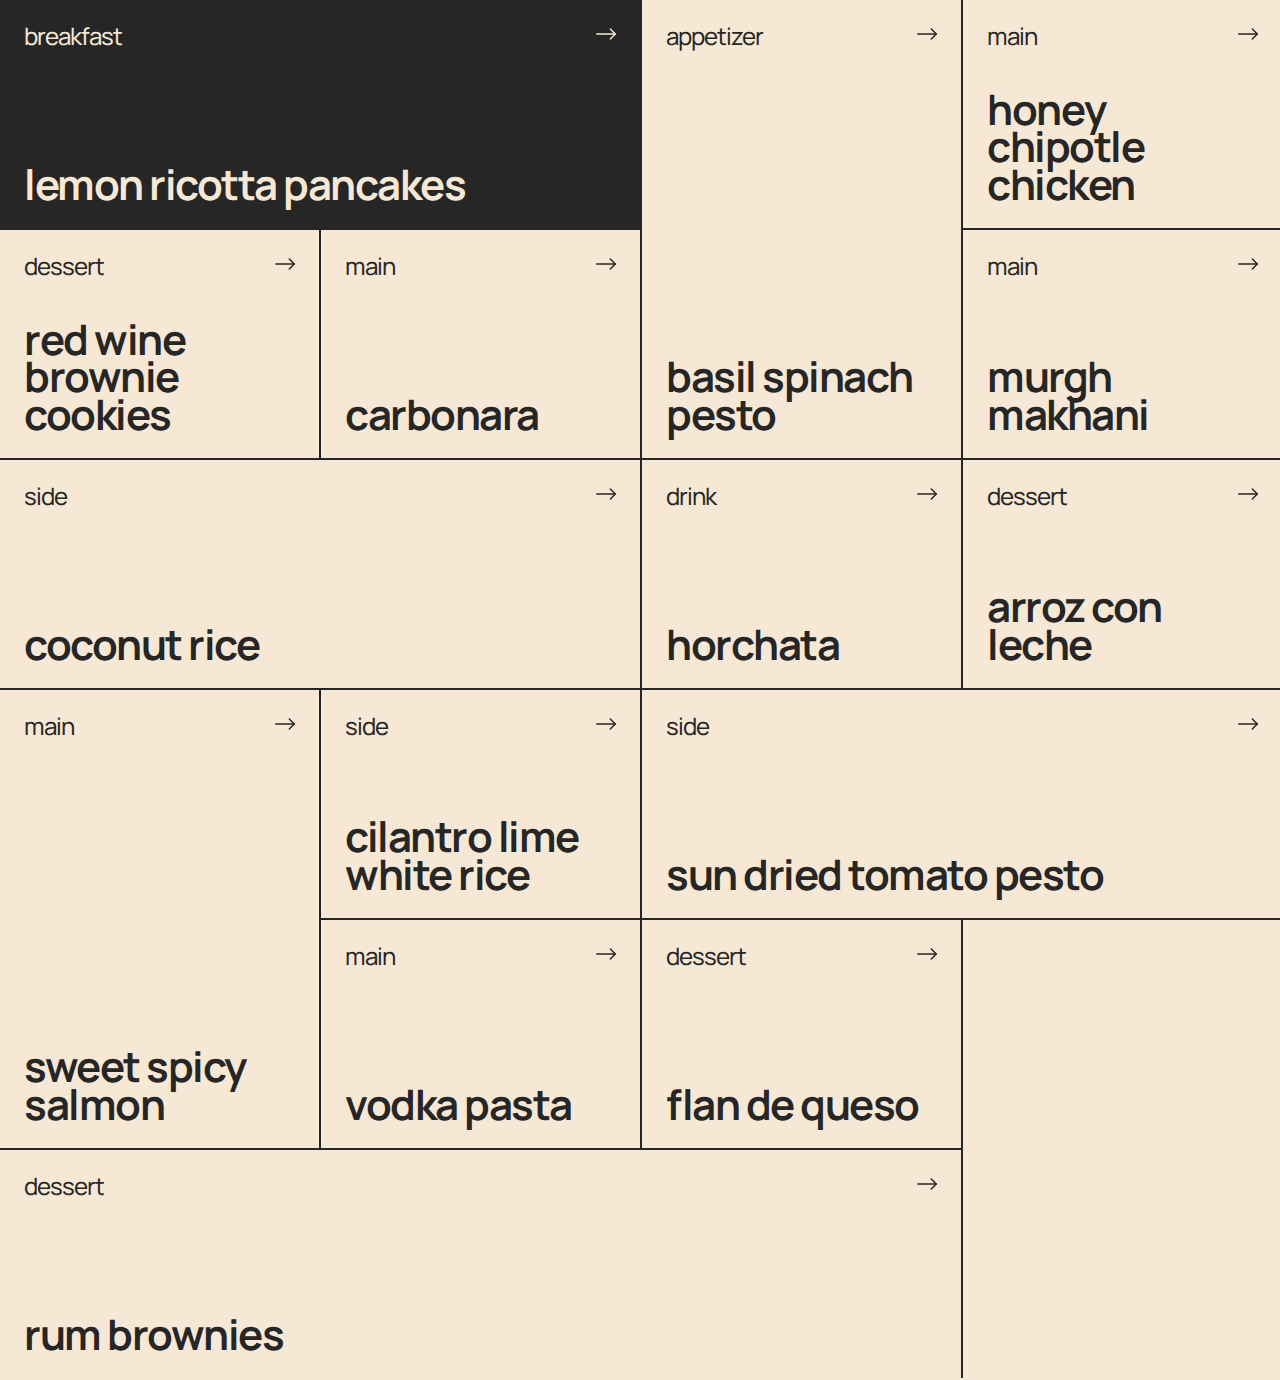
==== index.html @ ed819bf7 "updated card hover transitions and added pancakes, adobo chicken, and finished butter chicken" ====
<!DOCTYPE html>
<html lang="en">
    <head>
        <meta charset="utf-8">
        <meta http-equiv="X-UA-Compatible" content="IE=edge">
        <title>recetas</title>
        <meta name="description" content="a place for dario to collect, modify, and rewrite recipes they've found over the years">
        <meta name="viewport" content="width=device-width, initial-scale=1">
        <link rel="stylesheet" href="resources/css/styles.css">
    </head>
    <body>
        <ul class="cards">
            <li>
                <div class="card-top">
                    <span class="card-type">breakfast</span>
                    <svg width="14" height="14" viewBox="0 0 14 14" fill="none" xmlns="http://www.w3.org/2000/svg"><path d="M0.5 7H13.5" stroke-linecap="round" stroke-linejoin="round"/><path d="M10 10.5L13.5 7L10 3.5" stroke-linecap="round" stroke-linejoin="round"/>
                    </svg>
                </div>
                <h1 class="card-name">lemon ricotta pancakes</h1>
                <a href="breakfasts/ricotta-pancakes.html"></a>
            </li>
            <li>
                <div class="card-top">
                    <span class="card-type">appetizer</span>
                    <svg width="14" height="14" viewBox="0 0 14 14" fill="none" xmlns="http://www.w3.org/2000/svg"><path d="M0.5 7H13.5" stroke-linecap="round" stroke-linejoin="round"/><path d="M10 10.5L13.5 7L10 3.5" stroke-linecap="round" stroke-linejoin="round"/>
                    </svg>
                </div>
                <h1 class="card-name">basil spinach pesto</h1>
                <a href="#"></a>
            </li>
            <li>
                <div class="card-top">
                    <span class="card-type">main</span>
                    <svg width="14" height="14" viewBox="0 0 14 14" fill="none" xmlns="http://www.w3.org/2000/svg"><path d="M0.5 7H13.5" stroke-linecap="round" stroke-linejoin="round"/><path d="M10 10.5L13.5 7L10 3.5" stroke-linecap="round" stroke-linejoin="round"/>
                    </svg>
                </div>
                <h1 class="card-name">honey chipotle chicken</h1>
                <a href="mains/honey-chipotle-chicken.html"></a>
            </li>
            <li>
                <div class="card-top">
                    <span class="card-type">dessert</span>
                    <svg width="14" height="14" viewBox="0 0 14 14" fill="none" xmlns="http://www.w3.org/2000/svg"><path d="M0.5 7H13.5" stroke-linecap="round" stroke-linejoin="round"/><path d="M10 10.5L13.5 7L10 3.5" stroke-linecap="round" stroke-linejoin="round"/>
                    </svg>
                </div>
                <h1 class="card-name">red wine brownie cookies</h1>
                <a href="#"></a>
            </li>
            <li>
                <div class="card-top">
                    <span class="card-type">main</span>
                    <svg width="14" height="14" viewBox="0 0 14 14" fill="none" xmlns="http://www.w3.org/2000/svg"><path d="M0.5 7H13.5" stroke-linecap="round" stroke-linejoin="round"/><path d="M10 10.5L13.5 7L10 3.5" stroke-linecap="round" stroke-linejoin="round"/>
                    </svg>
                </div>
                <h1 class="card-name">carbonara</h1>
                <a href="#"></a>
            </li>
            <li>
                <div class="card-top">
                    <span class="card-type">side</span>
                    <svg width="14" height="14" viewBox="0 0 14 14" fill="none" xmlns="http://www.w3.org/2000/svg"><path d="M0.5 7H13.5" stroke-linecap="round" stroke-linejoin="round"/><path d="M10 10.5L13.5 7L10 3.5" stroke-linecap="round" stroke-linejoin="round"/>
                    </svg>
                </div>
                <h1 class="card-name">coconut rice</h1>
                <a href="#"></a>
            </li>
            <li>
                <div class="card-top">
                    <span class="card-type">main</span>
                    <svg width="14" height="14" viewBox="0 0 14 14" fill="none" xmlns="http://www.w3.org/2000/svg"><path d="M0.5 7H13.5" stroke-linecap="round" stroke-linejoin="round"/><path d="M10 10.5L13.5 7L10 3.5" stroke-linecap="round" stroke-linejoin="round"/>
                    </svg>
                </div>
                <h1 class="card-name">murgh makhani</h1>
                <a href="mains/murgh-makhani.html"></a>
            </li>
            <li>
                <div class="card-top">
                    <span class="card-type">drink</span>
                    <svg width="14" height="14" viewBox="0 0 14 14" fill="none" xmlns="http://www.w3.org/2000/svg"><path d="M0.5 7H13.5" stroke-linecap="round" stroke-linejoin="round"/><path d="M10 10.5L13.5 7L10 3.5" stroke-linecap="round" stroke-linejoin="round"/>
                    </svg>
                </div>
                <h1 class="card-name">horchata</h1>
                <a href="#"></a>
            </li>
            <li>
                <div class="card-top">
                    <span class="card-type">dessert</span>
                    <svg width="14" height="14" viewBox="0 0 14 14" fill="none" xmlns="http://www.w3.org/2000/svg"><path d="M0.5 7H13.5" stroke-linecap="round" stroke-linejoin="round"/><path d="M10 10.5L13.5 7L10 3.5" stroke-linecap="round" stroke-linejoin="round"/>
                    </svg>
                </div>
                <h1 class="card-name">arroz con leche</h1>
                <a href="#"></a>
            </li>
            <li>
                <div class="card-top">
                    <span class="card-type">main</span>
                    <svg width="14" height="14" viewBox="0 0 14 14" fill="none" xmlns="http://www.w3.org/2000/svg"><path d="M0.5 7H13.5" stroke-linecap="round" stroke-linejoin="round"/><path d="M10 10.5L13.5 7L10 3.5" stroke-linecap="round" stroke-linejoin="round"/>
                    </svg>
                </div>
                <h1 class="card-name">sweet spicy salmon</h1>
                <a href="#"></a>
            </li>
            <li>
                <div class="card-top">
                    <span class="card-type">side</span>
                    <svg width="14" height="14" viewBox="0 0 14 14" fill="none" xmlns="http://www.w3.org/2000/svg"><path d="M0.5 7H13.5" stroke-linecap="round" stroke-linejoin="round"/><path d="M10 10.5L13.5 7L10 3.5" stroke-linecap="round" stroke-linejoin="round"/>
                    </svg>
                </div>
                <h1 class="card-name">cilantro lime white rice</h1>
                <a href="#"></a>
            </li>
            <li>
                <div class="card-top">
                    <span class="card-type">side</span>
                    <svg width="14" height="14" viewBox="0 0 14 14" fill="none" xmlns="http://www.w3.org/2000/svg"><path d="M0.5 7H13.5" stroke-linecap="round" stroke-linejoin="round"/><path d="M10 10.5L13.5 7L10 3.5" stroke-linecap="round" stroke-linejoin="round"/>
                    </svg>
                </div>
                <h1 class="card-name">sun dried tomato pesto</h1>
                <a href="#"></a>
            </li>
            <li>
                <div class="card-top">
                    <span class="card-type">main</span>
                    <svg width="14" height="14" viewBox="0 0 14 14" fill="none" xmlns="http://www.w3.org/2000/svg"><path d="M0.5 7H13.5" stroke-linecap="round" stroke-linejoin="round"/><path d="M10 10.5L13.5 7L10 3.5" stroke-linecap="round" stroke-linejoin="round"/>
                    </svg>
                </div>
                <h1 class="card-name">vodka pasta</h1>
                <a href="#"></a>
            </li>
            <li>
                <div class="card-top">
                    <span class="card-type">dessert</span>
                    <svg width="14" height="14" viewBox="0 0 14 14" fill="none" xmlns="http://www.w3.org/2000/svg"><path d="M0.5 7H13.5" stroke-linecap="round" stroke-linejoin="round"/><path d="M10 10.5L13.5 7L10 3.5" stroke-linecap="round" stroke-linejoin="round"/>
                    </svg>
                </div>
                <h1 class="card-name">flan de queso</h1>
                <a href="#"></a>
            </li>
            <li>
                <div class="card-top">
                    <span class="card-type">dessert</span>
                    <svg width="14" height="14" viewBox="0 0 14 14" fill="none" xmlns="http://www.w3.org/2000/svg"><path d="M0.5 7H13.5" stroke-linecap="round" stroke-linejoin="round"/><path d="M10 10.5L13.5 7L10 3.5" stroke-linecap="round" stroke-linejoin="round"/>
                    </svg>
                </div>
                <h1 class="card-name">rum brownies</h1>
                <a href="#"></a>
            </li>
        </ul>
    </body>
</html>
---- resources/css/styles.css ----
@import "reset.css";

@font-face {
    font-family: "Manrope";
    src: url("../Manrope-VariableFont_wght.ttf") format("truetype-variations");
    font-weight: 200 800;
}

html {
    font-size: 10px;
}

body {
    overflow-x: hidden;
    background-color: var(--bg-color);
    font-family: "Manrope";
    font-weight: var(--weight-normal);
    line-height: 150%;
    font-size: 2rem;
    letter-spacing: -.05rem;
    color: var(--text-color);
}
    

.cards {
    display: grid;
    grid-template-columns: repeat(auto-fill, minmax(320px,1fr));
    grid-auto-rows: 230px;
    grid-auto-flow: dense;
    margin: calc(var(--border-width) * -1);
}

.cards li {
    outline: var(--border-width) solid var(--border-color);
    margin: var(--border-width) 0 0 var(--border-width);
    padding: 24px;
    display: flex;
    flex-direction: column;
    justify-content: space-between;
    position: relative;
    transition: color var(--transition-time) ease-in-out;
    transition: background-color var(--transition-time) ease-in-out;
}

.cards li:nth-child(1), .cards li:nth-child(10), .cards li:nth-child(11) {
    grid-column-end: span 2;
}

.cards li:nth-child(4) {
    grid-row-end: span 2;
}

.cards li:nth-child(5) {
    grid-column-end: span 3;
}

.cards li:nth-child(15) {
    grid-column-end: span 4;
}

.cards li:hover {
    background-color: var(--text-color);
    color: var(--bg-color);
    transition: color var(--transition-time) ease-in-out;
    transition: background-color var(--transition-time) ease-in-out;
}

.cards li:hover svg {
    stroke: var(--bg-color);
    transition: stroke var(--transition-time) ease-in-out;
}

.cards li a {
    position: absolute;
    height: 100%;
    width: 100%;
    top: 0;
    left: 0;
    z-index: 1;
}

.cards li svg {
    width: auto;
    height: 20px;
    stroke: var(--text-color);
    transition: stroke var(--transition-time) ease-in-out;
}

.card-top {
    display: flex;
    justify-content: space-between;
}

.card-type {
    line-height: 100%;
    letter-spacing: -.1rem;
    font-size: 2.4rem;
}

.card-name {
    font-weight: var(--weight-medium);
    font-size: 4.2rem;
    letter-spacing: -.15rem;
    line-height: 90%;
}

.detail-page {
    display: flex;
    justify-content: flex-end;
    min-height: calc(100vh - (56px * 2));
    padding: 56px;
}

.detail-page svg {
    stroke: var(--text-color);
    height: 28px;
    width: 28px;
    padding: 8px;
}

.detail-page h1 {
    font-weight: bold;
    font-size: 7.2rem;
    line-height: 90%;
    letter-spacing: -.25rem;
}

.detail-page h2 {
    font-weight: var(--weight-medium);
    font-size: 3.2rem;
    line-height: 100%;
    letter-spacing: -.15rem;
    margin-bottom: 24px;
}

.detail-page h3 {
    margin: 0 0 8px 0;
    font-weight: var(--weight-medium);
}

.metadata ul {
    display: flex;
    color: var(--text-color-secondary);
    font-weight: var(--weight-light);
}

.metadata li:first-of-type {
    margin-right: 16px;
}

.page-left {
    display: flex;
    flex-direction: column;
    justify-content: space-between;
    position: fixed;
    left: 56px;
    top: 56px;
    min-height: calc(100vh - (56px * 2));
    width: calc(50% - 56px - 40px);
}

a.back-to-home {
    display: inline-block;
    margin: -8px 0 0 -8px;
    height: 44px;
}

.page-right {
    width: 50%;
}

.page-right ul {
    list-style-type: "\2013";
    list-style-position: inside;
}

.page-right li {
    margin-bottom: 2px;
}

.page-right .secondary {
    color: var(--text-color-secondary);
    margin-left: 2px;
    font-weight: var(--weight-light);
}

.ingredients, .instructions, .notes {
    margin-bottom: 40px;
}

.page-right div:last-of-type {
    margin-bottom: 0;
}

.page-right p {
    margin-bottom: 12px;
}

.page-right div p:last-of-type {
    margin-bottom: 0;
}

.ingredients div, .instructions div, .notes div {
    margin-bottom: 24px;
}

.notes h2 {
    margin-bottom: 16px;
}

@media screen and (max-width: 1290px) {
    
    .cards li:nth-child(1), .cards li:nth-child(11) {
        grid-column-end: span 2;
    }

    .cards li:nth-child(10), .cards li:nth-child(11), .cards li:nth-child(4), .cards li:nth-child(5) {
        grid-column-end: span 1;
        grid-row-end: span 1;
    }
    
    .cards li:nth-child(2), .cards li:nth-child(10) {
        grid-row-end: span 2;
    }
    
    .cards li:nth-child(6), .cards li:nth-child(12) {
        grid-column-end: span 2;
    }
    
    .cards li:nth-child(15) {
        grid-column-end: span 3;
    }

}

@media screen and (max-width: 975px) {

    .cards li:nth-child(11), .cards li:nth-child(2), .cards li:nth-child(6), .cards li:nth-child(12), .cards li:nth-child(10) {
        grid-column-end: span 1;
        grid-row-end: span 1;
    }

    .cards li:nth-child(5), .cards li:nth-child(7) {
        grid-row-end: span 2;
    }

    .cards li:nth-child(15) {
        grid-column-end: span 2;
    }

}

@media screen and (max-width: 900px) {
    
    .detail-page, .page-left {
        display: block;
    }

    .page-left {
        position: relative;
        margin-bottom: 24px;
    }

    .page-left, .page-right {
        width: 100%;
        left: 0;
        top: 0;
        min-height: auto;
    }

    .metadata {
        margin-top: 40px;
    }

}

@media screen and (max-width: 650px) {
    .cards li:nth-child(1), .cards li:nth-child(5), .cards li:nth-child(7), .cards li:nth-child(15) {
        grid-column-end: span 1;
        grid-row-end: span 1;
    }
}

:root {
    --bg-color: #f7e8d5;
    --border-color: #262626;
    --text-color: var(--border-color);
    --text-color-secondary: #7c7469;
    --transition-time: .1s;
    --border-width: 2px;
    --weight-bold: 777;
    --weight-medium: 666;
    --weight-normal: 444;
    --weight-light: 375;
}
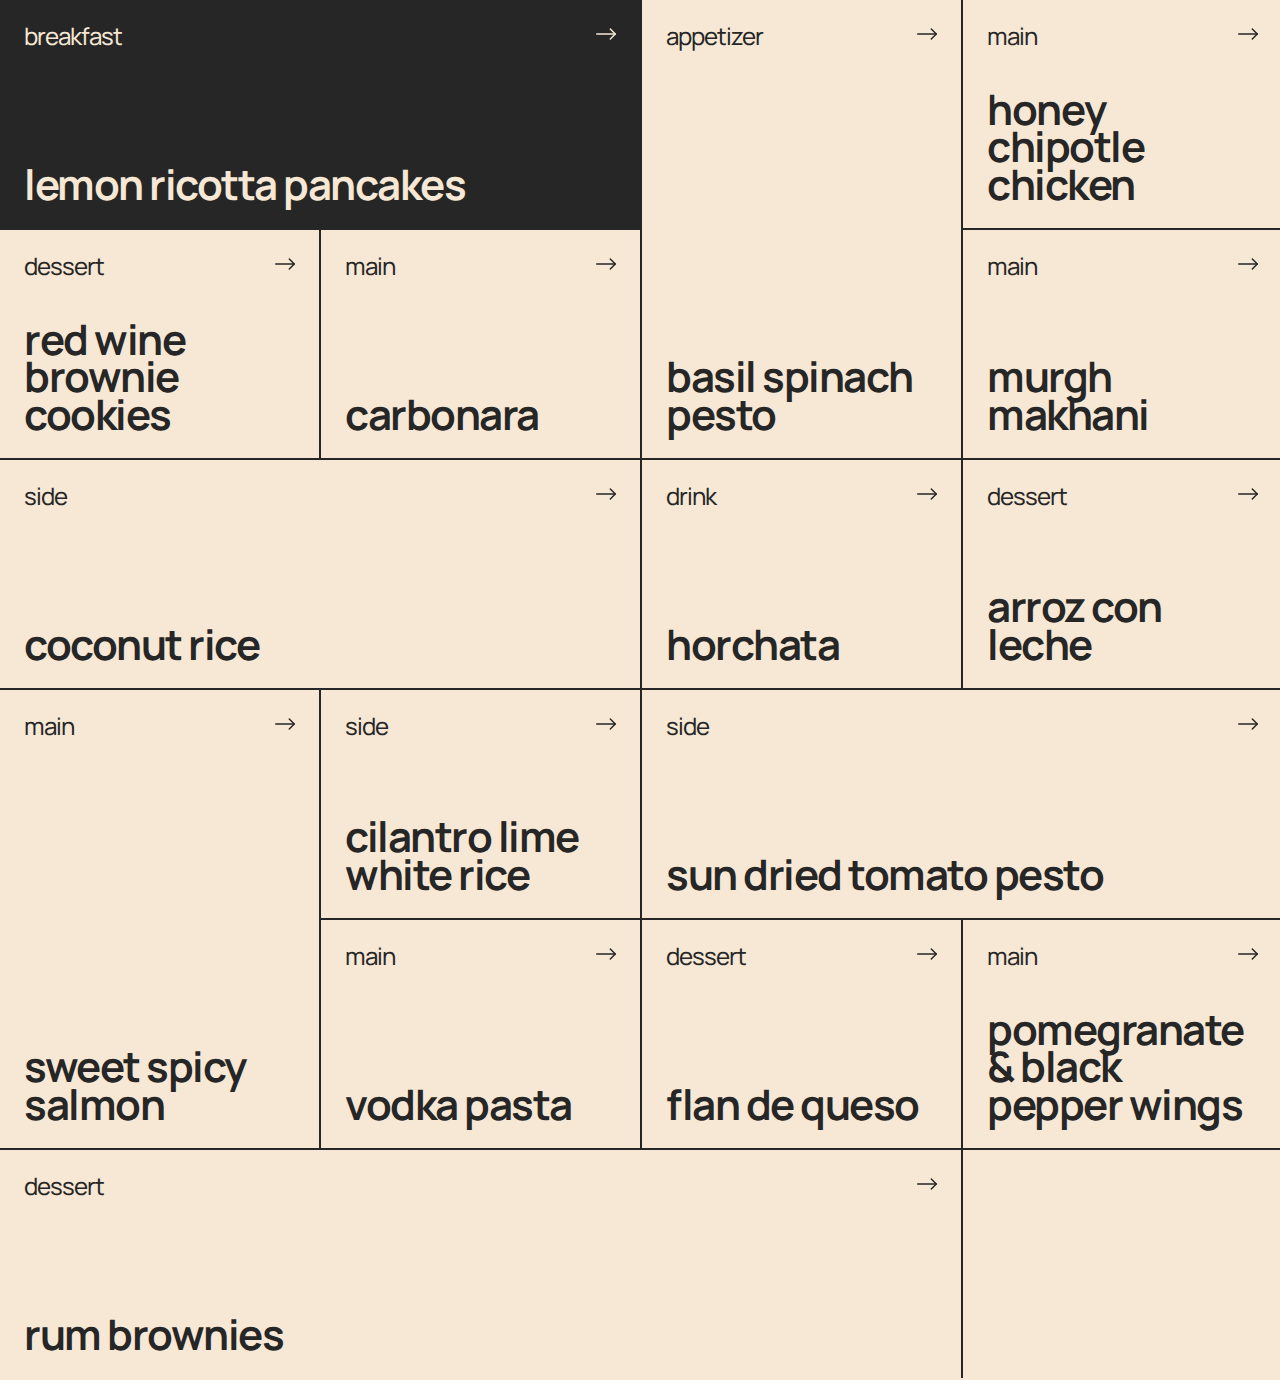
==== commit 7187c461: "added basil pesto page and updated page-right to sit at the bottom if page is too short" ====
--- a/index.html
+++ b/index.html
@@ -3,10 +3,11 @@
     <head>
         <meta charset="utf-8">
         <meta http-equiv="X-UA-Compatible" content="IE=edge">
-        <title>recetas</title>
+        <title>eats</title>
         <meta name="description" content="a place for dario to collect, modify, and rewrite recipes they've found over the years">
         <meta name="viewport" content="width=device-width, initial-scale=1">
         <link rel="stylesheet" href="resources/css/styles.css">
+        <link rel="icon" type="image/svg+xml" href="resources/favicon.svg"/>
     </head>
     <body>
         <ul class="cards">
@@ -17,7 +18,7 @@
                     </svg>
                 </div>
                 <h1 class="card-name">lemon ricotta pancakes</h1>
-                <a href="breakfasts/ricotta-pancakes.html"></a>
+                <a href="breakfasts/ricotta-pancakes"></a>
             </li>
             <li>
                 <div class="card-top">
@@ -26,7 +27,7 @@
                     </svg>
                 </div>
                 <h1 class="card-name">basil spinach pesto</h1>
-                <a href="#"></a>
+                <a href="appetizers/basil-pesto"></a>
             </li>
             <li>
                 <div class="card-top">
@@ -35,7 +36,7 @@
                     </svg>
                 </div>
                 <h1 class="card-name">honey chipotle chicken</h1>
-                <a href="mains/honey-chipotle-chicken.html"></a>
+                <a href="mains/honey-chipotle-chicken"></a>
             </li>
             <li>
                 <div class="card-top">
@@ -71,7 +72,7 @@
                     </svg>
                 </div>
                 <h1 class="card-name">murgh makhani</h1>
-                <a href="mains/murgh-makhani.html"></a>
+                <a href="mains/murgh-makhani"></a>
             </li>
             <li>
                 <div class="card-top">
@@ -145,6 +146,15 @@
                 <h1 class="card-name">rum brownies</h1>
                 <a href="#"></a>
             </li>
+            <li>
+                <div class="card-top">
+                    <span class="card-type">main</span>
+                    <svg width="14" height="14" viewBox="0 0 14 14" fill="none" xmlns="http://www.w3.org/2000/svg"><path d="M0.5 7H13.5" stroke-linecap="round" stroke-linejoin="round"/><path d="M10 10.5L13.5 7L10 3.5" stroke-linecap="round" stroke-linejoin="round"/>
+                    </svg>
+                </div>
+                <h1 class="card-name">pomegranate &amp; black pepper wings</h1>
+                <a href="#"></a>
+            </li>
         </ul>
     </body>
 </html>--- a/resources/css/styles.css
+++ b/resources/css/styles.css
@@ -167,6 +167,10 @@
 
 .page-right {
     width: 50%;
+    min-height: 100%;
+    display: flex;
+    flex-direction: column;
+    justify-content: flex-end;
 }
 
 .page-right ul {
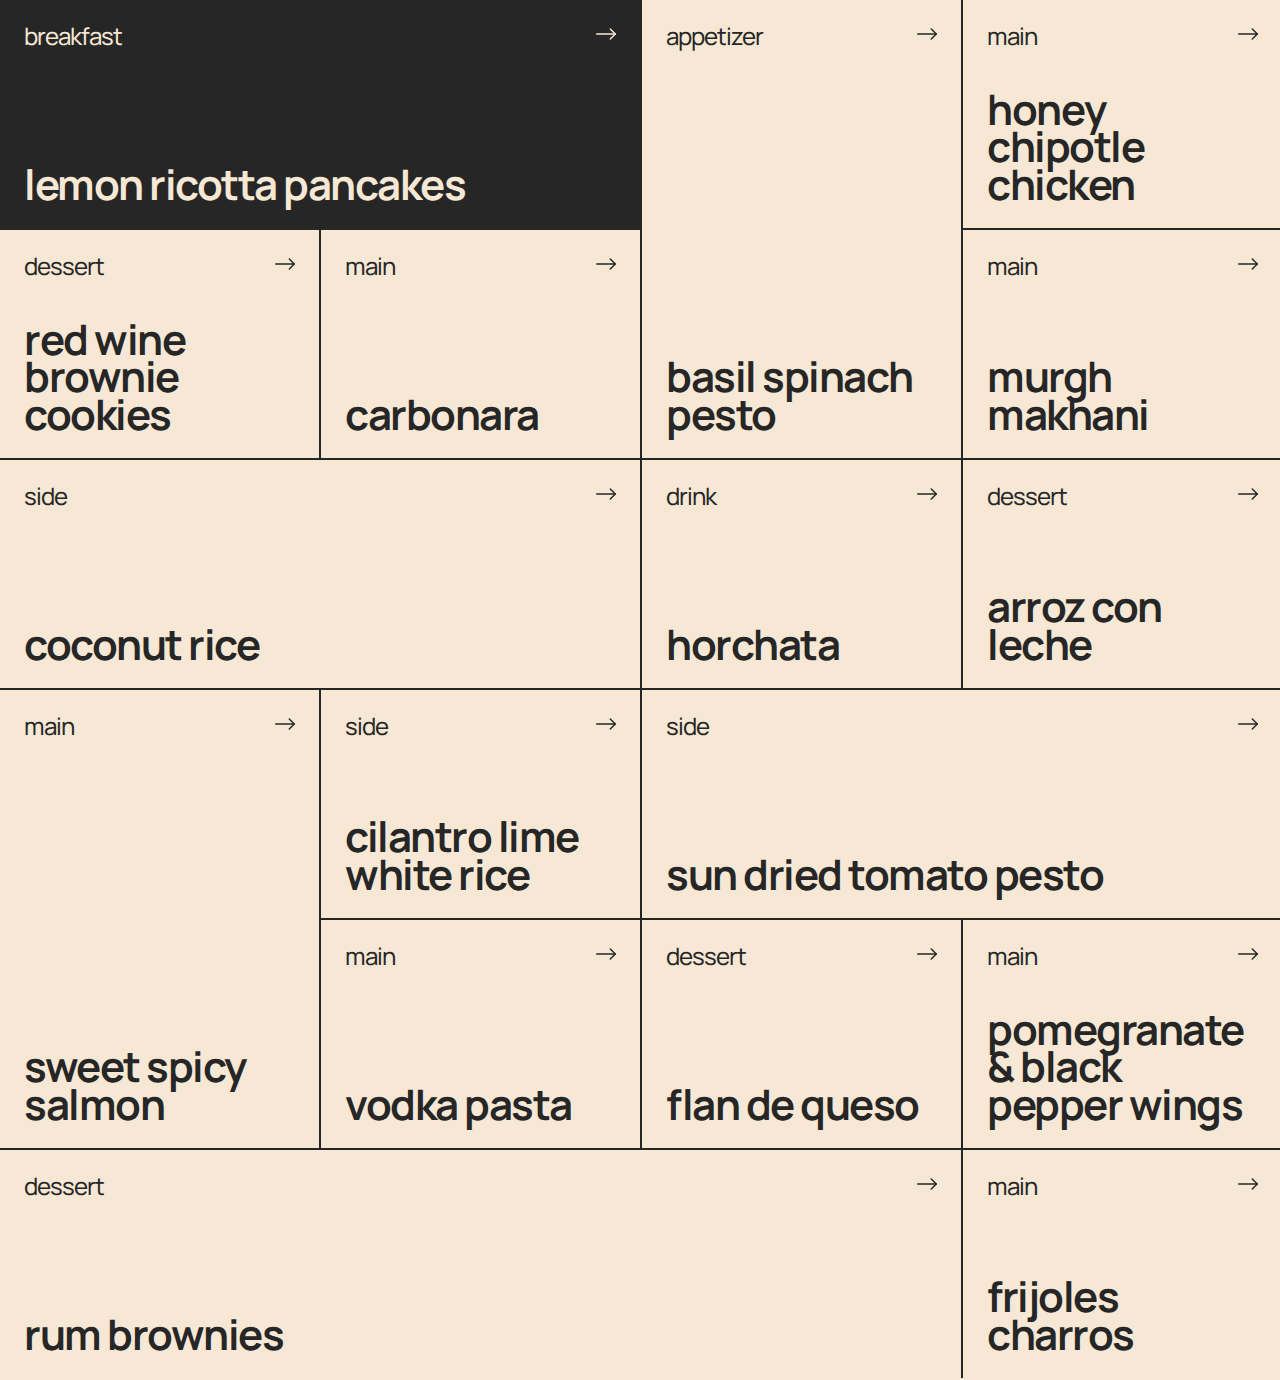
==== commit c2267909: "charros" ====
--- a/index.html
+++ b/index.html
@@ -4,12 +4,12 @@
         <meta charset="utf-8">
         <meta http-equiv="X-UA-Compatible" content="IE=edge">
         <title>eats</title>
-        <meta name="description" content="a place for dario to collect, modify, and rewrite recipes they've found over the years">
+        <meta name="description" content="good soup">
         <meta name="viewport" content="width=device-width, initial-scale=1">
         <link rel="stylesheet" href="resources/css/styles.css">
         <link rel="icon" type="image/svg+xml" href="resources/favicon.svg"/>
     </head>
-    <body>
+    <body id="home">
         <ul class="cards">
             <li>
                 <div class="card-top">
@@ -45,7 +45,7 @@
                     </svg>
                 </div>
                 <h1 class="card-name">red wine brownie cookies</h1>
-                <a href="#"></a>
+                <a href="desserts/red-wine-brownie-cookies"></a>
             </li>
             <li>
                 <div class="card-top">
@@ -155,6 +155,15 @@
                 <h1 class="card-name">pomegranate &amp; black pepper wings</h1>
                 <a href="#"></a>
             </li>
+            <li>
+                <div class="card-top">
+                    <span class="card-type">main</span>
+                    <svg width="14" height="14" viewBox="0 0 14 14" fill="none" xmlns="http://www.w3.org/2000/svg"><path d="M0.5 7H13.5" stroke-linecap="round" stroke-linejoin="round"/><path d="M10 10.5L13.5 7L10 3.5" stroke-linecap="round" stroke-linejoin="round"/>
+                    </svg>
+                </div>
+                <h1 class="card-name">frijoles charros</h1>
+                <a href="mains/frijoles-charros"></a>
+            </li>
         </ul>
     </body>
 </html>--- a/resources/css/styles.css
+++ b/resources/css/styles.css
@@ -17,7 +17,7 @@
     font-weight: var(--weight-normal);
     line-height: 150%;
     font-size: 2rem;
-    letter-spacing: -.05rem;
+    letter-spacing: -.025rem;
     color: var(--text-color);
 }
     
@@ -282,6 +282,18 @@
     .cards li:nth-child(1), .cards li:nth-child(5), .cards li:nth-child(7), .cards li:nth-child(15) {
         grid-column-end: span 1;
         grid-row-end: span 1;
+    }
+}
+
+@media screen and (min-width: 1930px) {
+
+    .cards {
+        grid-template-columns: repeat(auto-fill, minmax(420px,1fr));
+        grid-auto-rows: 250px;
+    }
+
+    .cards li {
+        padding: 32px;
     }
 }
 
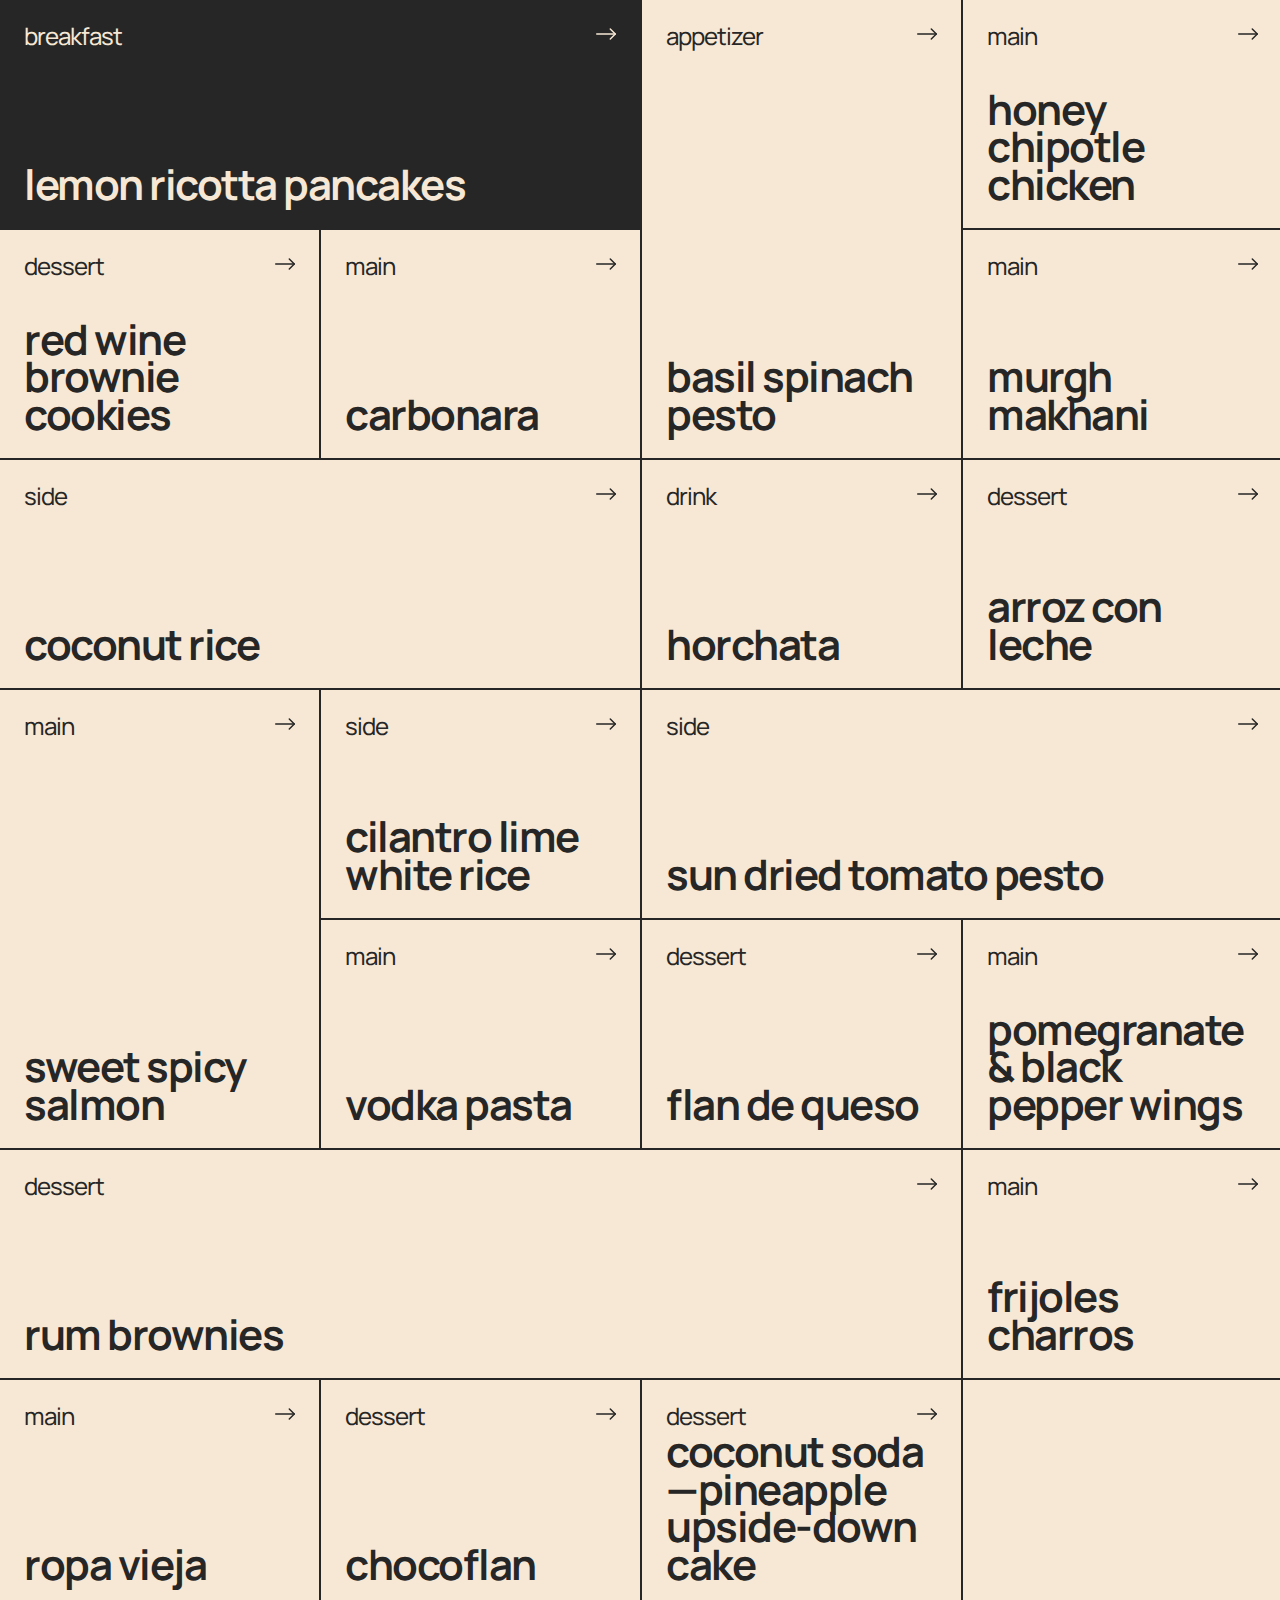
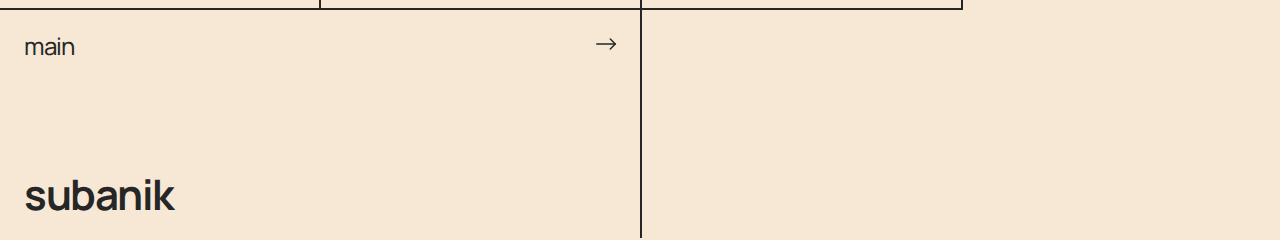
==== commit ea8564a2: "chocoflan and started subanik" ====
--- a/index.html
+++ b/index.html
@@ -3,7 +3,7 @@
     <head>
         <meta charset="utf-8">
         <meta http-equiv="X-UA-Compatible" content="IE=edge">
-        <title>eats</title>
+        <title>recipes</title>
         <meta name="description" content="good soup">
         <meta name="viewport" content="width=device-width, initial-scale=1">
         <link rel="stylesheet" href="resources/css/styles.css">
@@ -90,7 +90,7 @@
                     </svg>
                 </div>
                 <h1 class="card-name">arroz con leche</h1>
-                <a href="#"></a>
+                <a href="desserts/arroz-con-leche.html"></a>
             </li>
             <li>
                 <div class="card-top">
@@ -135,7 +135,7 @@
                     </svg>
                 </div>
                 <h1 class="card-name">flan de queso</h1>
-                <a href="#"></a>
+                <a href="desserts/flan"></a>
             </li>
             <li>
                 <div class="card-top">
@@ -163,6 +163,42 @@
                 </div>
                 <h1 class="card-name">frijoles charros</h1>
                 <a href="mains/frijoles-charros"></a>
+            </li>
+            <li>
+                <div class="card-top">
+                    <span class="card-type">main</span>
+                    <svg width="14" height="14" viewBox="0 0 14 14" fill="none" xmlns="http://www.w3.org/2000/svg"><path d="M0.5 7H13.5" stroke-linecap="round" stroke-linejoin="round"/><path d="M10 10.5L13.5 7L10 3.5" stroke-linecap="round" stroke-linejoin="round"/>
+                    </svg>
+                </div>
+                <h1 class="card-name">ropa vieja</h1>
+                <a href="#"></a>
+            </li>
+            <li>
+                <div class="card-top">
+                    <span class="card-type">dessert</span>
+                    <svg width="14" height="14" viewBox="0 0 14 14" fill="none" xmlns="http://www.w3.org/2000/svg"><path d="M0.5 7H13.5" stroke-linecap="round" stroke-linejoin="round"/><path d="M10 10.5L13.5 7L10 3.5" stroke-linecap="round" stroke-linejoin="round"/>
+                    </svg>
+                </div>
+                <h1 class="card-name">chocoflan</h1>
+                <a href="desserts/chocoflan"></a>
+            </li>
+            <li>
+                <div class="card-top">
+                    <span class="card-type">dessert</span>
+                    <svg width="14" height="14" viewBox="0 0 14 14" fill="none" xmlns="http://www.w3.org/2000/svg"><path d="M0.5 7H13.5" stroke-linecap="round" stroke-linejoin="round"/><path d="M10 10.5L13.5 7L10 3.5" stroke-linecap="round" stroke-linejoin="round"/>
+                    </svg>
+                </div>
+                <h1 class="card-name">coconut soda—pineapple upside-down cake</h1>
+                <a href="#"></a>
+            </li>
+            <li>
+                <div class="card-top">
+                    <span class="card-type">main</span>
+                    <svg width="14" height="14" viewBox="0 0 14 14" fill="none" xmlns="http://www.w3.org/2000/svg"><path d="M0.5 7H13.5" stroke-linecap="round" stroke-linejoin="round"/><path d="M10 10.5L13.5 7L10 3.5" stroke-linecap="round" stroke-linejoin="round"/>
+                    </svg>
+                </div>
+                <h1 class="card-name">subanik</h1>
+                <a href="mains/subanik"></a>
             </li>
         </ul>
     </body>
--- a/resources/css/styles.css
+++ b/resources/css/styles.css
@@ -42,11 +42,11 @@
     transition: background-color var(--transition-time) ease-in-out;
 }
 
-.cards li:nth-child(1), .cards li:nth-child(10), .cards li:nth-child(11) {
+.cards li:nth-child(1), .cards li:nth-child(10), .cards li:nth-child(11), .cards li:nth-child(21) {
     grid-column-end: span 2;
 }
 
-.cards li:nth-child(4) {
+.cards li:nth-child(4), .cards li:nth-child(19) {
     grid-row-end: span 2;
 }
 
@@ -138,6 +138,11 @@
     font-weight: var(--weight-medium);
 }
 
+em {
+    font-style: italic;
+    margin: 0 1.5px 0 -3px;
+}
+
 .metadata ul {
     display: flex;
     color: var(--text-color-secondary);
@@ -214,11 +219,11 @@
 
 @media screen and (max-width: 1290px) {
     
-    .cards li:nth-child(1), .cards li:nth-child(11) {
+    .cards li:nth-child(1), .cards li:nth-child(11), .cards li:nth-child(21) {
         grid-column-end: span 2;
     }
 
-    .cards li:nth-child(10), .cards li:nth-child(11), .cards li:nth-child(4), .cards li:nth-child(5) {
+    .cards li:nth-child(10), .cards li:nth-child(11), .cards li:nth-child(4), .cards li:nth-child(5), .cards li:nth-child(19) {
         grid-column-end: span 1;
         grid-row-end: span 1;
     }
